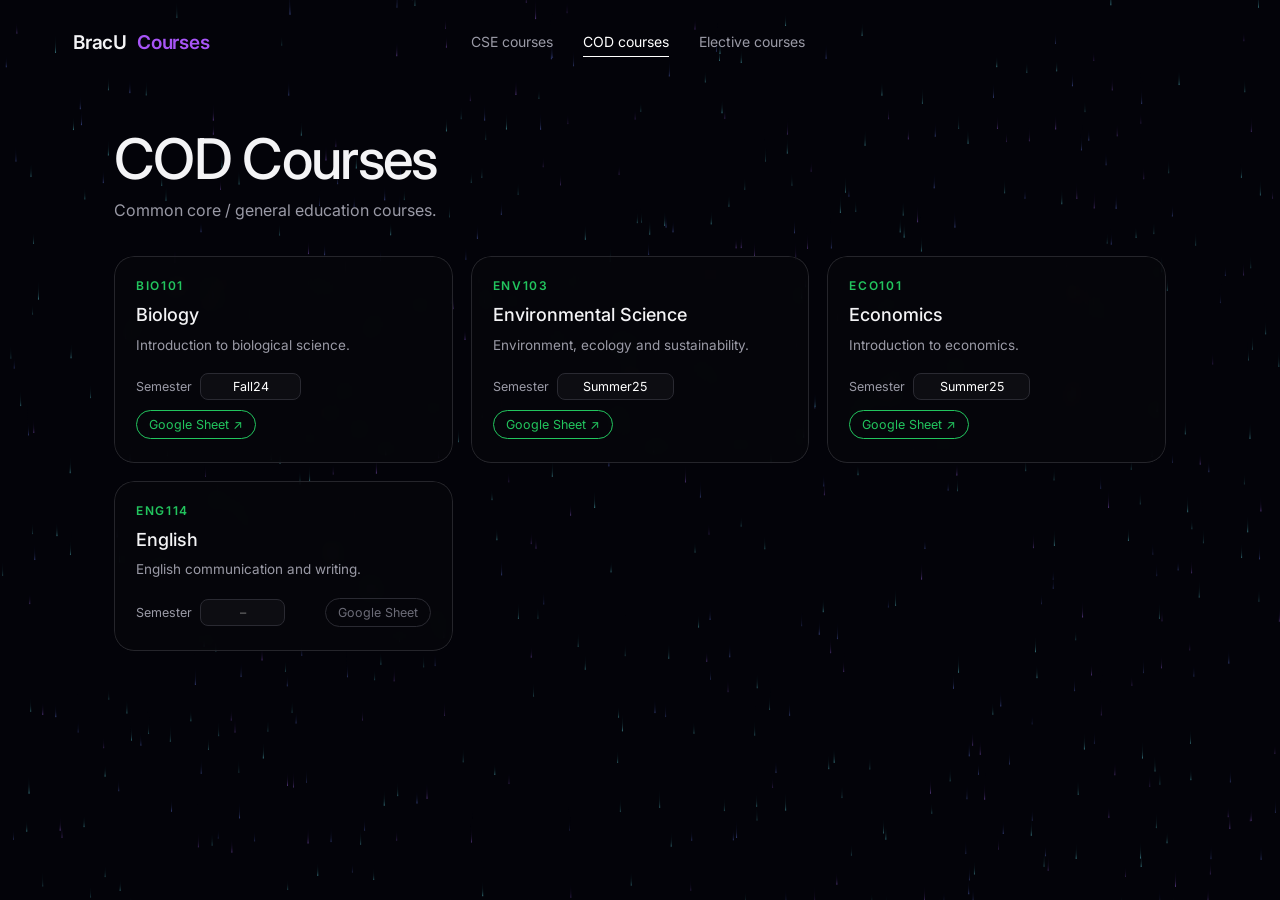
==== cod.html @ fa4fc4b5 "Initial commit" ====
<!doctype html><html lang="en"><head><meta charset="utf-8"><meta name="viewport" content="width=device-width,initial-scale=1">
<title>COD Courses · BracU Courses</title><link rel="preconnect" href="https://fonts.googleapis.com"><link href="https://fonts.googleapis.com/css2?family=Inter:wght@400;500;600&display=swap" rel="stylesheet"><link rel="stylesheet" href="style.css"></head>
<body data-page="cod"><canvas id="fx"></canvas>
<header class="nav"><a class="logo" href="index.html"><b>BracU</b><span>Courses</span></a>
<nav class="tabs"><a href="cse.html" class="">CSE courses</a><a href="cod.html" class="active">COD courses</a><a href="elective.html" class="">Elective courses</a></nav><div class="nav-spacer"></div></header>
<main class="page"><h1>COD Courses</h1><p class="lead" id="lead"></p><div class="grid" id="grid"></div></main>
<script src="courses-data.js"></script><script>document.getElementById('lead').textContent=COURSES['cod'].lead</script><script src="fx.js"></script><script src="nav.js"></script></body></html>
---- style.css ----
@property --angle{syntax:"<angle>";initial-value:0deg;inherits:false}
:root{--bg:#050507;--fg:#f4f4f6;--mut:#9a9aa6;--purple:#7c3aed;--purple2:#a855f7;--line:#232329}
*{box-sizing:border-box;margin:0;padding:0}
html{scroll-behavior:smooth}
body{background:var(--bg);color:var(--fg);font-family:"Inter",system-ui,-apple-system,"Segoe UI",sans-serif;min-height:100vh;overflow-x:hidden;-webkit-font-smoothing:antialiased}
a{color:inherit;text-decoration:none}

/* NAV */
.nav{position:fixed;top:14px;left:50%;transform:translateX(-50%);width:min(1180px,calc(100% - 32px));height:56px;display:flex;align-items:center;justify-content:space-between;padding:0 22px;border-radius:16px;border:1px solid transparent;z-index:50;transition:all .35s ease}
.nav.scrolled{background:rgba(8,8,10,.72);backdrop-filter:blur(14px);-webkit-backdrop-filter:blur(14px);border-color:#26262c;width:min(1080px,calc(100% - 32px))}
.logo{display:flex;align-items:center;gap:10px;font-weight:600;font-size:19px;letter-spacing:-.01em}
.logo svg{width:28px;height:28px}
.logo b{font-weight:600}.logo span{color:var(--purple2)}
.tabs{display:flex;gap:30px;font-size:14px;color:var(--mut)}
.tabs a{padding:6px 0;border-bottom:1.5px solid transparent;transition:color .2s}
.tabs a:hover{color:#fff}
.tabs a.active{color:#fff;border-color:#fff}
.nav-spacer{width:140px}

/* HERO */
.hero{position:relative;min-height:100vh;display:flex;flex-direction:column;align-items:center;justify-content:center;text-align:center;padding:110px 20px 120px;overflow:hidden}
.smoke{position:absolute;inset:0;pointer-events:none;filter:blur(60px)}
.smoke i{position:absolute;border-radius:50%;background:radial-gradient(closest-side,rgba(124,58,237,.75),rgba(88,28,200,.25) 60%,transparent);animation:drift 14s ease-in-out infinite alternate}
.smoke i:nth-child(1){width:520px;height:900px;left:18%;top:-8%;transform:rotate(18deg)}
.smoke i:nth-child(2){width:380px;height:760px;left:34%;top:4%;animation-duration:19s;opacity:.7;transform:rotate(-12deg)}
.smoke i:nth-child(3){width:300px;height:620px;left:8%;top:30%;animation-duration:23s;opacity:.5}
.smoke i:nth-child(4){width:420px;height:700px;right:6%;top:10%;animation-duration:17s;opacity:.35}
@keyframes drift{to{transform:translate(50px,-40px) rotate(8deg) scale(1.12)}}
.grain{position:absolute;inset:0;pointer-events:none;opacity:.18;mix-blend-mode:overlay;background-image:url("data:image/svg+xml;utf8,<svg xmlns='http://www.w3.org/2000/svg' width='200' height='200'><filter id='n'><feTurbulence type='fractalNoise' baseFrequency='.9' numOctaves='2'/></filter><rect width='200' height='200' filter='url(%23n)'/></svg>")}
.hero>*:not(.smoke):not(.grain):not(.ticker){position:relative;z-index:2}
.badge{display:inline-flex;align-items:center;gap:8px;font-size:12px;color:#d8d8e0;padding:7px 16px;border-radius:999px;background:rgba(10,10,14,.7);border:1px solid #34343c;box-shadow:0 0 0 3px rgba(255,255,255,.03);margin-bottom:34px}
h1{font-size:clamp(40px,6.4vw,76px);line-height:1.04;font-weight:500;letter-spacing:-.03em}
h1 .grad{display:block;color:#7c3aed;background:linear-gradient(90deg,#6d28d9,#a855f7);-webkit-background-clip:text;background-clip:text;-webkit-text-fill-color:transparent}
.sub{max-width:560px;margin:30px auto 0;font-size:17px;line-height:1.55;color:#e2e2ea}
.cta-label{margin:46px 0 18px;font-size:12px;letter-spacing:.18em;text-transform:uppercase;color:var(--mut)}

/* COURSES BUTTONS (glowing border light) */
.course-btns{display:flex;gap:22px;flex-wrap:wrap;justify-content:center}
.cbtn{--c:#fff;position:relative;width:210px;height:112px;border-radius:22px;background:#0a0a0b;display:flex;flex-direction:column;align-items:center;justify-content:center;gap:6px;font-size:17px;font-weight:500;color:#dcdce2;isolation:isolate;transition:transform .25s,color .25s,box-shadow .25s}
.cbtn small{font-size:12px;color:var(--mut);font-weight:400}
.cbtn::before{content:"";position:absolute;inset:0;border-radius:inherit;padding:1px;background:#222226;-webkit-mask:linear-gradient(#000 0 0) content-box,linear-gradient(#000 0 0);-webkit-mask-composite:xor;mask-composite:exclude;z-index:-1}
.cbtn::after{content:"";position:absolute;inset:0;border-radius:inherit;padding:1.5px;background:conic-gradient(from var(--angle),transparent 0 72%,color-mix(in srgb,var(--c) 35%,transparent) 84%,var(--c) 96%,transparent 100%);-webkit-mask:linear-gradient(#000 0 0) content-box,linear-gradient(#000 0 0);-webkit-mask-composite:xor;mask-composite:exclude;animation:spin 4.5s linear infinite;z-index:-1}
.cbtn:nth-child(2)::after{animation-delay:-1.5s}.cbtn:nth-child(3)::after{animation-delay:-3s}
@keyframes spin{to{--angle:360deg}}
.cbtn:hover{transform:translateY(-4px);color:#fff;box-shadow:0 14px 40px -14px var(--c)}
.cbtn:hover::after{animation-duration:1.8s}
.cbtn.cse{--c:#3b82f6}.cbtn.cod{--c:#22c55e}.cbtn.elec{--c:#a78bfa}

.ticker{position:absolute;bottom:34px;left:0;right:0;overflow:hidden;-webkit-mask:linear-gradient(90deg,transparent,#000 15%,#000 85%,transparent);mask:linear-gradient(90deg,transparent,#000 15%,#000 85%,transparent);z-index:2}
.ticker div{display:flex;gap:56px;width:max-content;animation:tick 40s linear infinite;color:#b8b8c4;font-size:15px}
.ticker span{white-space:nowrap}.ticker em{font-style:normal;color:var(--purple2);margin-right:8px}
@keyframes tick{to{transform:translateX(-50%)}}

/* COURSE PAGES */
#fx{position:fixed;inset:0;width:100%;height:100%;z-index:0;background:radial-gradient(ellipse at 50% 40%,#0a0b1c,#04040a 70%)}
.page{position:relative;z-index:2;max-width:1100px;margin:0 auto;padding:130px 24px 80px}
.page h1{font-size:clamp(34px,5vw,56px)}
.page .lead{color:var(--mut);margin-top:12px;font-size:16px}
.search{margin:34px 0 26px;width:100%;max-width:420px;background:rgba(10,10,14,.7);border:1px solid #2a2a32;color:#fff;border-radius:14px;padding:13px 18px;font-size:15px;outline:none;backdrop-filter:blur(8px)}
.search:focus{border-color:#6d4cd6}
.grid{display:grid;grid-template-columns:repeat(auto-fill,minmax(250px,1fr));gap:18px}
.card{--c:#a78bfa;position:relative;padding:22px 22px 24px;border-radius:20px;background:rgba(8,8,12,.72);backdrop-filter:blur(8px);isolation:isolate;transition:transform .25s}
.card::before{content:"";position:absolute;inset:0;border-radius:inherit;padding:1px;background:#25252b;-webkit-mask:linear-gradient(#000 0 0) content-box,linear-gradient(#000 0 0);-webkit-mask-composite:xor;mask-composite:exclude;z-index:-1}
.card::after{content:"";position:absolute;inset:0;border-radius:inherit;padding:1.5px;background:conic-gradient(from var(--angle),transparent 0 75%,var(--c) 96%,transparent 100%);-webkit-mask:linear-gradient(#000 0 0) content-box,linear-gradient(#000 0 0);-webkit-mask-composite:xor;mask-composite:exclude;opacity:0;transition:opacity .3s;animation:spin 3.5s linear infinite;z-index:-1}
.card:hover{transform:translateY(-3px)}.card:hover::after{opacity:1}
.code{font-size:12px;letter-spacing:.14em;color:var(--c);font-weight:600}
.card h3{margin:10px 0 8px;font-size:18px;font-weight:500;line-height:1.3}
.card p{font-size:13.5px;color:var(--mut);line-height:1.5}
.meta{margin-top:14px;font-size:12px;color:#7d7d89}
.empty{color:var(--mut);padding:30px 0}
@media(max-width:640px){.tabs{gap:16px;font-size:13px}.nav-spacer{display:none}.logo{font-size:16px}.cbtn{width:100%;max-width:300px}.ticker{display:none}}
.foot{margin-top:18px;display:flex;align-items:center;justify-content:space-between;gap:10px;flex-wrap:wrap}
.sem{display:flex;align-items:center;gap:8px;font-size:12.5px;color:var(--mut)}
.sem input{width:auto;min-width:60px;background:#0d0d12;border:1px solid #2a2a32;color:#fff;border-radius:8px;padding:5px 8px;text-align:center;font:inherit;outline:none;cursor:default;pointer-events:none;caret-color:transparent}
.sheet{font-size:12.5px;padding:6px 12px;border-radius:999px;border:1px solid var(--c);color:var(--c);transition:background .2s}
a.sheet:hover{background:color-mix(in srgb,var(--c) 18%,transparent)}
.sheet.off{border-color:#2a2a32;color:#6b6b77;cursor:not-allowed}
.page .grid{margin-top:36px}
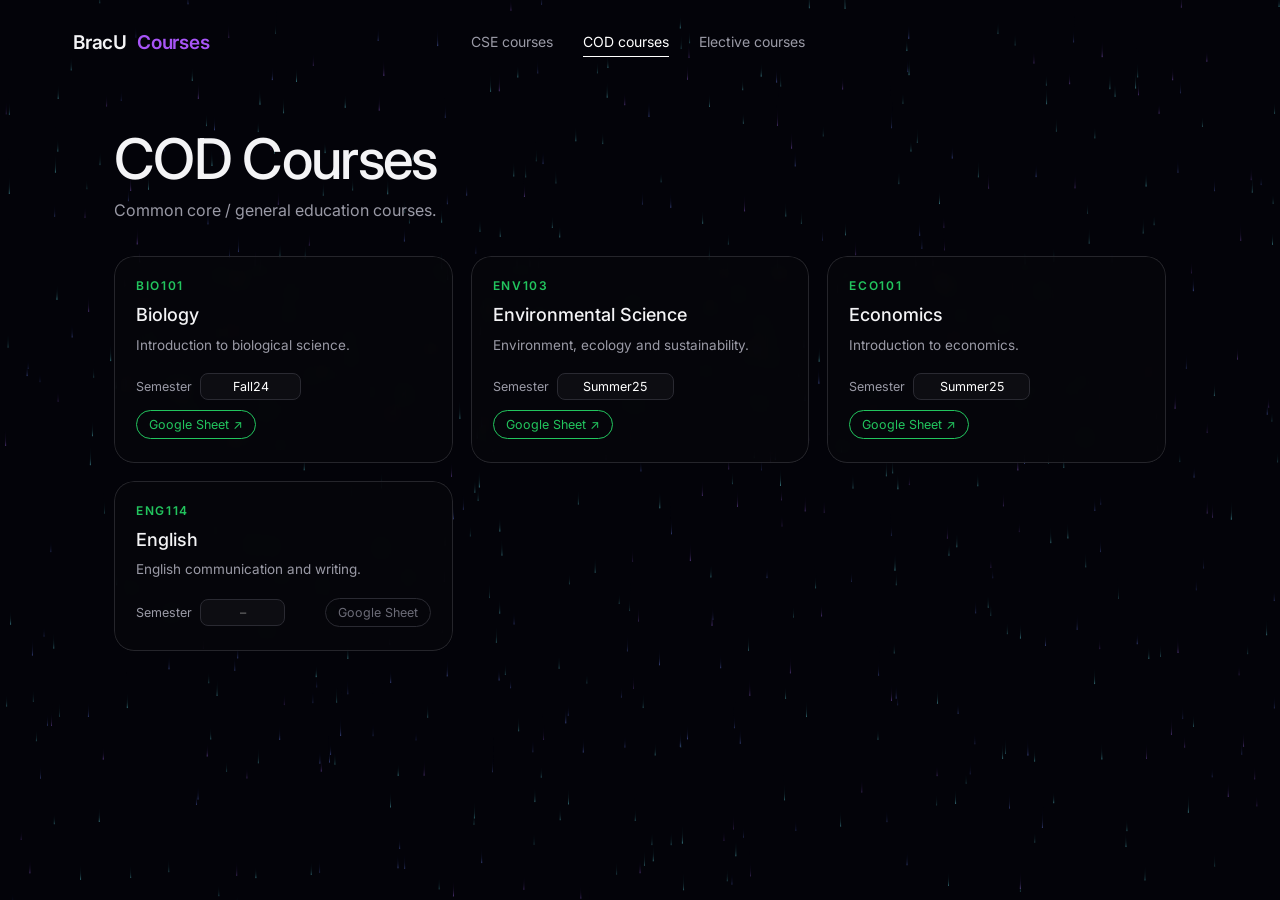
==== commit d7d34c9a: "Install Vercel Web Analytics ## Vercel Web Analytics Installation Complete  Successfully installed a" ====
--- a/cod.html
+++ b/cod.html
@@ -1,5 +1,8 @@
 <!doctype html><html lang="en"><head><meta charset="utf-8"><meta name="viewport" content="width=device-width,initial-scale=1">
-<title>COD Courses · BracU Courses</title><link rel="preconnect" href="https://fonts.googleapis.com"><link href="https://fonts.googleapis.com/css2?family=Inter:wght@400;500;600&display=swap" rel="stylesheet"><link rel="stylesheet" href="style.css"></head>
+<title>COD Courses · BracU Courses</title><link rel="preconnect" href="https://fonts.googleapis.com"><link href="https://fonts.googleapis.com/css2?family=Inter:wght@400;500;600&display=swap" rel="stylesheet"><link rel="stylesheet" href="style.css"><script>
+  window.va = window.va || function () { (window.vaq = window.vaq || []).push(arguments); };
+</script>
+<script defer src="/_vercel/insights/script.js"></script></head>
 <body data-page="cod"><canvas id="fx"></canvas>
 <header class="nav"><a class="logo" href="index.html"><b>BracU</b><span>Courses</span></a>
 <nav class="tabs"><a href="cse.html" class="">CSE courses</a><a href="cod.html" class="active">COD courses</a><a href="elective.html" class="">Elective courses</a></nav><div class="nav-spacer"></div></header>
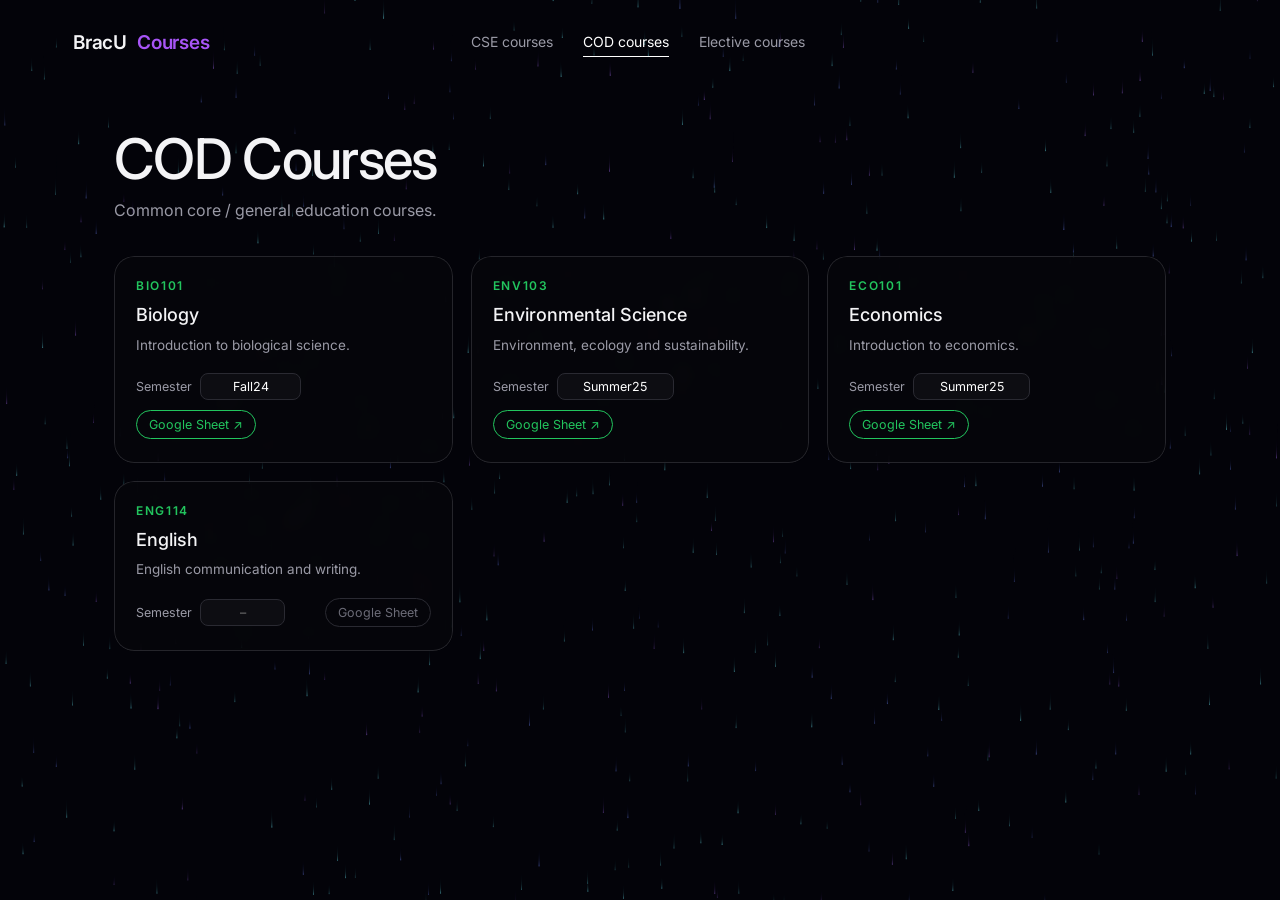
==== commit 2e505d85: "Install Vercel Web Analytics Vercel Web Analytics Installation - Completed Successfully  ## Overview" ====
--- a/cod.html
+++ b/cod.html
@@ -1,8 +1,5 @@
 <!doctype html><html lang="en"><head><meta charset="utf-8"><meta name="viewport" content="width=device-width,initial-scale=1">
-<title>COD Courses · BracU Courses</title><link rel="preconnect" href="https://fonts.googleapis.com"><link href="https://fonts.googleapis.com/css2?family=Inter:wght@400;500;600&display=swap" rel="stylesheet"><link rel="stylesheet" href="style.css"><script>
-  window.va = window.va || function () { (window.vaq = window.vaq || []).push(arguments); };
-</script>
-<script defer src="/_vercel/insights/script.js"></script></head>
+<title>COD Courses · BracU Courses</title><link rel="preconnect" href="https://fonts.googleapis.com"><link href="https://fonts.googleapis.com/css2?family=Inter:wght@400;500;600&display=swap" rel="stylesheet"><link rel="stylesheet" href="style.css"><script defer src="https://cdn.vercel-insights.com/v1/script.js"></script></head>
 <body data-page="cod"><canvas id="fx"></canvas>
 <header class="nav"><a class="logo" href="index.html"><b>BracU</b><span>Courses</span></a>
 <nav class="tabs"><a href="cse.html" class="">CSE courses</a><a href="cod.html" class="active">COD courses</a><a href="elective.html" class="">Elective courses</a></nav><div class="nav-spacer"></div></header>
